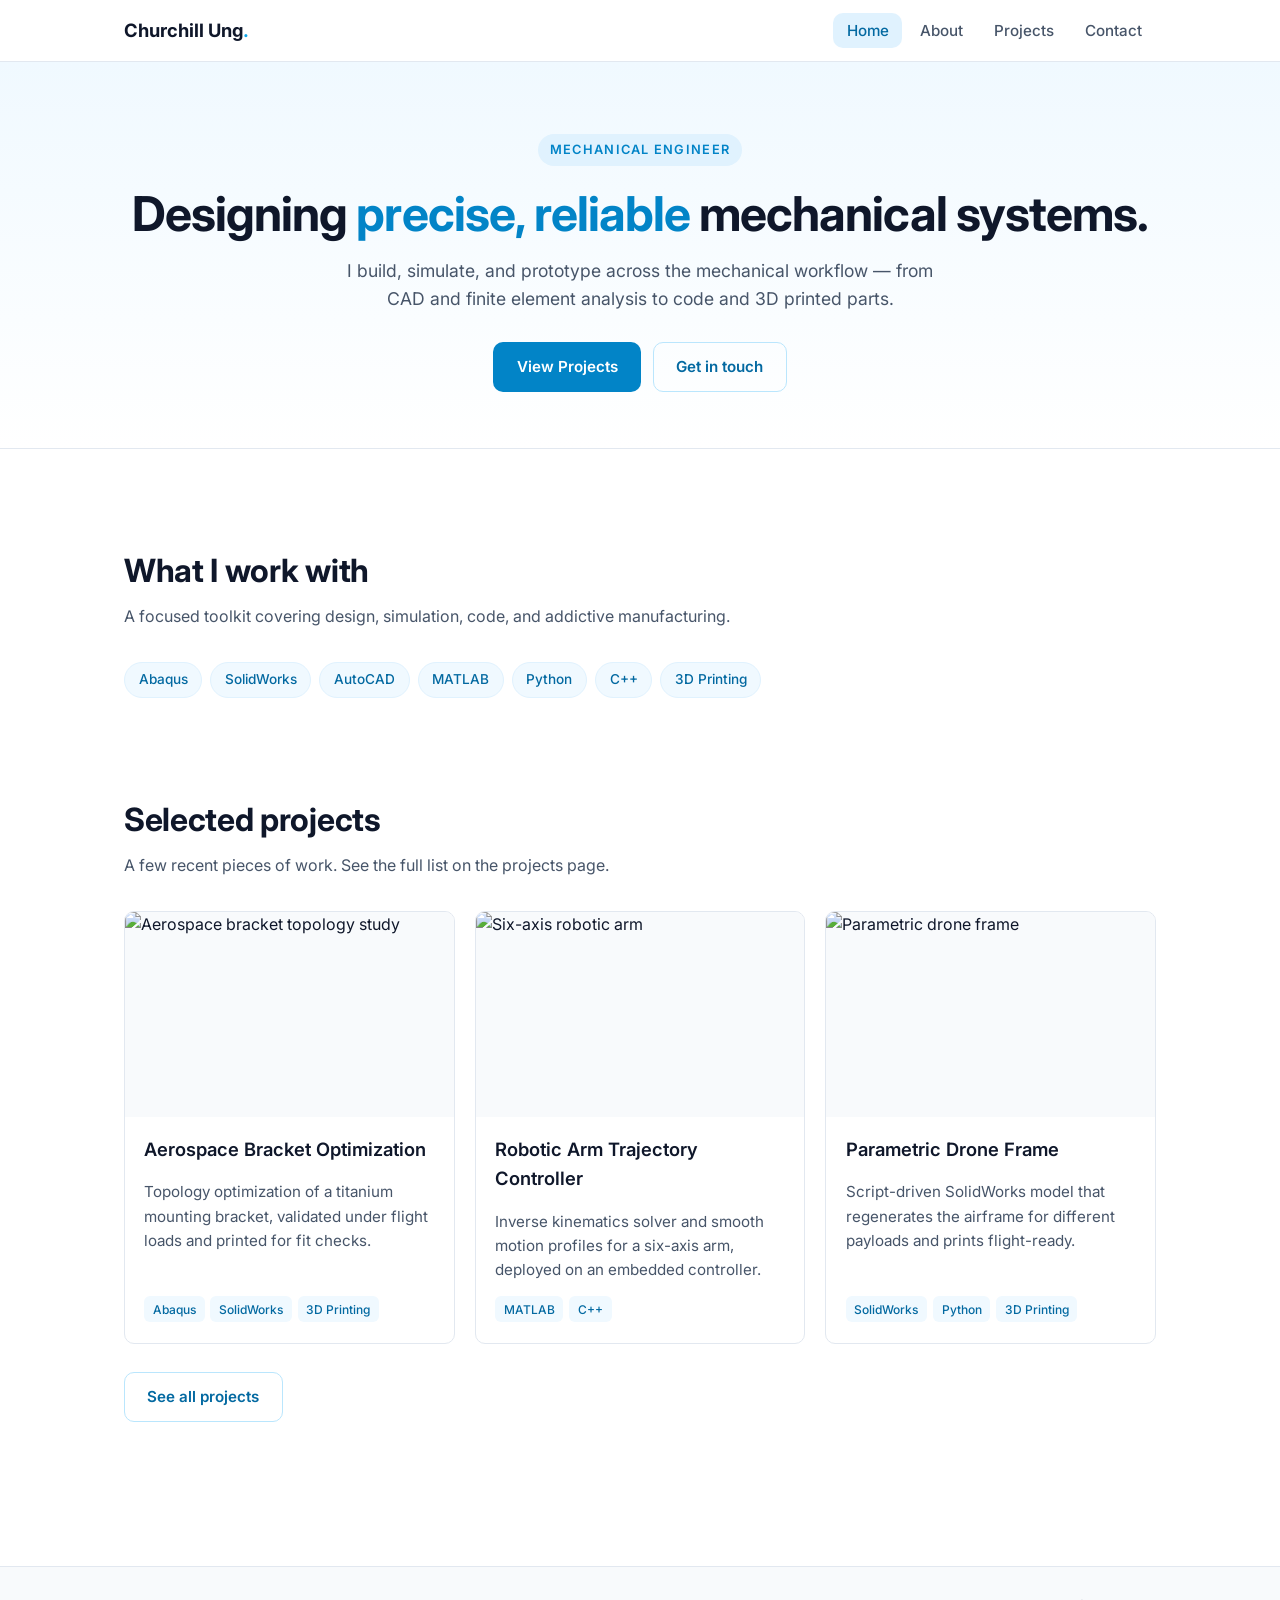
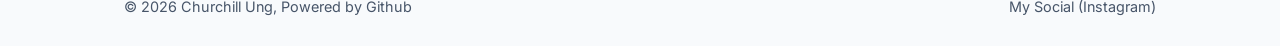
==== index.html @ 8ed286bb "amended header and footer" ====
<!DOCTYPE html>
<html lang="en">
  <head>
    <meta charset="UTF-8" />
    <meta name="viewport" content="width=device-width, initial-scale=1.0" />
    <title>Churchill Ung — Design, Simulation, Coding</title>
    <meta name="description" content="Portfolio of Churchill Ung, a mechanical engineer working across simulation, CAD, code, and fabrication." />
    <link rel="icon" type="image/svg+xml" href="/favicon.svg" />
    <link rel="preconnect" href="https://fonts.googleapis.com">
    <link rel="preconnect" href="https://fonts.gstatic.com" crossorigin>
    <link href="https://fonts.googleapis.com/css2?family=Inter:wght@400;500;600;700&display=swap" rel="stylesheet">
    <link rel="stylesheet" href="styles.css" />
  </head>
  <body>
    <nav class="nav">
      <div class="nav-inner">
        <a href="/" class="brand">Churchill Ung<span class="dot">.</span></a>
        <ul class="nav-links">
          <li><a href="/" class="active">Home</a></li>
          <li><a href="/about.html">About</a></li>
          <li><a href="/projects.html">Projects</a></li>
          <li><a href="/contact.html">Contact</a></li>
        </ul>
      </div>
    </nav>

    <header class="hero">
      <div class="hero-inner">
        <span class="eyebrow">Mechanical Engineer</span>
        <h1>Designing <span class="accent">precise, reliable</span> mechanical systems.</h1>
        <p class="lead">
          I build, simulate, and prototype across the mechanical workflow — from CAD and finite element analysis to code and 3D printed parts.
        </p>
        <div class="cta-row">
          <a href="/projects.html" class="btn btn-primary">View Projects</a>
          <a href="/contact.html" class="btn btn-ghost">Get in touch</a>
        </div>
      </div>
    </header>

    <main class="container">
      <section class="block">
        <h2>What I work with</h2>
        <p class="section-sub">A focused toolkit covering design, simulation, code, and addictive manufacturing.</p>
        <div class="chips">
          <span class="chip">Abaqus</span>
          <span class="chip">SolidWorks</span>
          <span class="chip">AutoCAD</span>
          <span class="chip">MATLAB</span>
          <span class="chip">Python</span>
          <span class="chip">C++</span>
          <span class="chip">3D Printing</span>
        </div>
      </section>

      <section class="block">
        <h2>Selected projects</h2>
        <p class="section-sub">A few recent pieces of work. See the full list on the projects page.</p>
        <div class="grid">
          <article class="card">
            <div class="card-image"><img src="/public-img/project-bracket.png" alt="Aerospace bracket topology study" /></div>
            <div class="card-body">
              <h3>Aerospace Bracket Optimization</h3>
              <p>Topology optimization of a titanium mounting bracket, validated under flight loads and printed for fit checks.</p>
              <div class="tags"><span class="tag">Abaqus</span><span class="tag">SolidWorks</span><span class="tag">3D Printing</span></div>
            </div>
          </article>
          <article class="card">
            <div class="card-image"><img src="/public-img/project-robot.png" alt="Six-axis robotic arm" /></div>
            <div class="card-body">
              <h3>Robotic Arm Trajectory Controller</h3>
              <p>Inverse kinematics solver and smooth motion profiles for a six-axis arm, deployed on an embedded controller.</p>
              <div class="tags"><span class="tag">MATLAB</span><span class="tag">C++</span></div>
            </div>
          </article>
          <article class="card">
            <div class="card-image"><img src="/public-img/project-drone.png" alt="Parametric drone frame" /></div>
            <div class="card-body">
              <h3>Parametric Drone Frame</h3>
              <p>Script-driven SolidWorks model that regenerates the airframe for different payloads and prints flight-ready.</p>
              <div class="tags"><span class="tag">SolidWorks</span><span class="tag">Python</span><span class="tag">3D Printing</span></div>
            </div>
          </article>
        </div>
        <div style="margin-top: 1.75rem;">
          <a href="/projects.html" class="btn btn-ghost">See all projects</a>
        </div>
      </section>
    </main>

    <footer>
      <div class="footer-inner">
        <span>&copy; 2026 Churchill Ung, Powered by Github</span>
        <a href="https://www.instagram.com/cr_chill">My Social (Instagram)</a>
      </div>
    </footer>
  </body>
</html>
---- styles.css ----
:root {
  --sky-50: #f0f9ff;
  --sky-100: #e0f2fe;
  --sky-200: #bae6fd;
  --sky-300: #7dd3fc;
  --sky-400: #38bdf8;
  --sky-500: #0ea5e9;
  --sky-600: #0284c7;
  --sky-700: #0369a1;
  --ink: #0f172a;
  --muted: #475569;
  --line: #e2e8f0;
  --bg: #ffffff;
  --soft: #f8fafc;
  --radius: 10px;
  --maxw: 1080px;
}

* {
  box-sizing: border-box;
  margin: 0;
  padding: 0;
}

html {
  scroll-behavior: smooth;
}

body {
  font-family: 'Inter', -apple-system, BlinkMacSystemFont, 'Segoe UI', Roboto, sans-serif;
  color: var(--ink);
  background: var(--bg);
  line-height: 1.6;
  -webkit-font-smoothing: antialiased;
}

a {
  color: var(--sky-600);
  text-decoration: none;
}

a:hover {
  color: var(--sky-700);
  text-decoration: underline;
}

img {
  max-width: 100%;
  display: block;
}

/* Navigation */
.nav {
  background: var(--bg);
  border-bottom: 1px solid var(--line);
  position: sticky;
  top: 0;
  z-index: 50;
}

.nav-inner {
  max-width: var(--maxw);
  margin: 0 auto;
  padding: 1rem 1.5rem;
  display: flex;
  flex-wrap: wrap;
  gap: 1rem;
  align-items: center;
  justify-content: space-between;
}

.brand {
  font-weight: 700;
  font-size: 1.15rem;
  color: var(--ink);
}

.brand:hover {
  text-decoration: none;
  color: var(--sky-600);
}

.brand .dot {
  color: var(--sky-500);
}

.nav-links {
  display: flex;
  flex-wrap: wrap;
  gap: 0.25rem;
  list-style: none;
}

.nav-links a {
  color: var(--muted);
  padding: 0.5rem 0.85rem;
  border-radius: var(--radius);
  font-weight: 500;
  font-size: 0.95rem;
  transition: background 0.15s, color 0.15s;
}

.nav-links a:hover {
  background: var(--sky-50);
  color: var(--sky-700);
  text-decoration: none;
}

.nav-links a.active {
  background: var(--sky-100);
  color: var(--sky-700);
}

/* Page container */
.container {
  max-width: var(--maxw);
  margin: 0 auto;
  padding: 3rem 1.5rem;
}

.container.narrow {
  max-width: 760px;
}

/* Hero */
.hero {
  background: linear-gradient(180deg, var(--sky-50) 0%, var(--bg) 100%);
  border-bottom: 1px solid var(--line);
}

.hero-inner {
  max-width: var(--maxw);
  margin: 0 auto;
  padding: 4.5rem 1.5rem 3.5rem;
  text-align: center;
}

.eyebrow {
  display: inline-block;
  font-size: 0.8rem;
  font-weight: 600;
  letter-spacing: 0.1em;
  text-transform: uppercase;
  color: var(--sky-600);
  background: var(--sky-100);
  padding: 0.35rem 0.75rem;
  border-radius: 999px;
  margin-bottom: 1.25rem;
}

h1 {
  font-size: clamp(2rem, 5vw, 3rem);
  line-height: 1.15;
  font-weight: 700;
  margin-bottom: 1rem;
  letter-spacing: -0.02em;
}

h1 .accent {
  color: var(--sky-600);
}

.lead {
  font-size: 1.1rem;
  color: var(--muted);
  max-width: 620px;
  margin: 0 auto 1.75rem;
}

.cta-row {
  display: flex;
  gap: 0.75rem;
  justify-content: center;
  flex-wrap: wrap;
}

.btn {
  display: inline-block;
  padding: 0.75rem 1.4rem;
  border-radius: var(--radius);
  font-weight: 600;
  font-size: 0.95rem;
  border: 1px solid transparent;
  transition: background 0.15s, color 0.15s, border-color 0.15s, transform 0.1s;
}

.btn:hover {
  text-decoration: none;
  transform: translateY(-1px);
}

.btn-primary {
  background: var(--sky-600);
  color: #fff;
}

.btn-primary:hover {
  background: var(--sky-700);
  color: #fff;
}

.btn-ghost {
  background: transparent;
  color: var(--sky-700);
  border-color: var(--sky-200);
}

.btn-ghost:hover {
  background: var(--sky-50);
  color: var(--sky-700);
}

/* Sections */
section.block {
  padding: 3rem 0;
}

h2 {
  font-size: clamp(1.5rem, 3.5vw, 2rem);
  font-weight: 700;
  letter-spacing: -0.01em;
  margin-bottom: 0.5rem;
}

h3 {
  font-size: 1.15rem;
  font-weight: 600;
  margin-bottom: 0.4rem;
}

.section-sub {
  color: var(--muted);
  margin-bottom: 2rem;
}

/* Skill chips */
.chips {
  display: flex;
  flex-wrap: wrap;
  gap: 0.5rem;
}

.chip {
  background: var(--sky-50);
  color: var(--sky-700);
  border: 1px solid var(--sky-100);
  padding: 0.4rem 0.85rem;
  border-radius: 999px;
  font-size: 0.85rem;
  font-weight: 500;
}

/* Grid of cards */
.grid {
  display: grid;
  grid-template-columns: repeat(auto-fill, minmax(280px, 1fr));
  gap: 1.25rem;
}

.card {
  background: var(--bg);
  border: 1px solid var(--line);
  border-radius: var(--radius);
  overflow: hidden;
  transition: border-color 0.15s, box-shadow 0.15s, transform 0.15s;
  display: flex;
  flex-direction: column;
}

.card:hover {
  border-color: var(--sky-300);
  box-shadow: 0 6px 20px -8px rgba(14, 165, 233, 0.25);
  transform: translateY(-2px);
}

.card-image {
  aspect-ratio: 16 / 10;
  background: var(--soft);
  overflow: hidden;
}

.card-image img {
  width: 100%;
  height: 100%;
  object-fit: cover;
}

.card-body {
  padding: 1.1rem 1.2rem 1.3rem;
  display: flex;
  flex-direction: column;
  gap: 0.6rem;
  flex: 1;
}

.card-body p {
  color: var(--muted);
  font-size: 0.95rem;
  flex: 1;
}

.tags {
  display: flex;
  flex-wrap: wrap;
  gap: 0.35rem;
  margin-top: 0.25rem;
}

.tag {
  background: var(--sky-50);
  color: var(--sky-700);
  font-size: 0.75rem;
  font-weight: 500;
  padding: 0.2rem 0.55rem;
  border-radius: 6px;
}

/* About page */
.about-block p {
  margin-bottom: 1rem;
  color: var(--muted);
  font-size: 1.05rem;
}

.about-block p strong {
  color: var(--ink);
}

.toolkit {
  display: grid;
  grid-template-columns: repeat(auto-fit, minmax(220px, 1fr));
  gap: 1rem;
  margin-top: 1.5rem;
}

.tool-card {
  border: 1px solid var(--line);
  border-radius: var(--radius);
  padding: 1.1rem 1.2rem;
  background: var(--soft);
}

.tool-card h4 {
  font-size: 0.85rem;
  text-transform: uppercase;
  letter-spacing: 0.08em;
  color: var(--sky-600);
  margin-bottom: 0.5rem;
}

.tool-card ul {
  list-style: none;
  display: flex;
  flex-direction: column;
  gap: 0.25rem;
}

.tool-card li {
  color: var(--ink);
  font-weight: 500;
  font-size: 0.95rem;
}

/* Contact page */
form {
  display: flex;
  flex-direction: column;
  gap: 1rem;
  margin-top: 1.5rem;
}

label {
  font-size: 0.9rem;
  font-weight: 600;
  color: var(--ink);
  margin-bottom: 0.4rem;
  display: block;
}

input,
textarea {
  width: 100%;
  padding: 0.7rem 0.85rem;
  border: 1px solid var(--line);
  border-radius: var(--radius);
  font: inherit;
  background: var(--bg);
  color: var(--ink);
  transition: border-color 0.15s, box-shadow 0.15s;
}

input:focus,
textarea:focus {
  outline: none;
  border-color: var(--sky-400);
  box-shadow: 0 0 0 3px var(--sky-100);
}

textarea {
  min-height: 140px;
  resize: vertical;
}

button[type="submit"] {
  align-self: flex-start;
  cursor: pointer;
  font-family: inherit;
}

.contact-list {
  display: grid;
  gap: 0.75rem;
  margin-top: 1.5rem;
}

.contact-item {
  display: flex;
  justify-content: space-between;
  flex-wrap: wrap;
  gap: 0.5rem;
  padding: 1rem 1.2rem;
  border: 1px solid var(--line);
  border-radius: var(--radius);
  background: var(--soft);
}

.contact-item span:first-child {
  font-weight: 600;
  color: var(--ink);
}

/* Footer */
footer {
  border-top: 1px solid var(--line);
  background: var(--soft);
  margin-top: 3rem;
}

.footer-inner {
  max-width: var(--maxw);
  margin: 0 auto;
  padding: 1.75rem 1.5rem;
  display: flex;
  justify-content: space-between;
  flex-wrap: wrap;
  gap: 0.5rem;
  color: var(--muted);
  font-size: 0.9rem;
}

.footer-inner a {
  color: var(--muted);
}

.footer-inner a:hover {
  color: var(--sky-600);
}

/* Mobile */
@media (max-width: 600px) {
  .nav-inner {
    padding: 0.75rem 1rem;
  }
  .nav-links a {
    padding: 0.4rem 0.6rem;
    font-size: 0.9rem;
  }
  .container {
    padding: 2rem 1.25rem;
  }
  .hero-inner {
    padding: 3rem 1.25rem 2.5rem;
  }
  .footer-inner {
    flex-direction: column;
    text-align: center;
  }
}
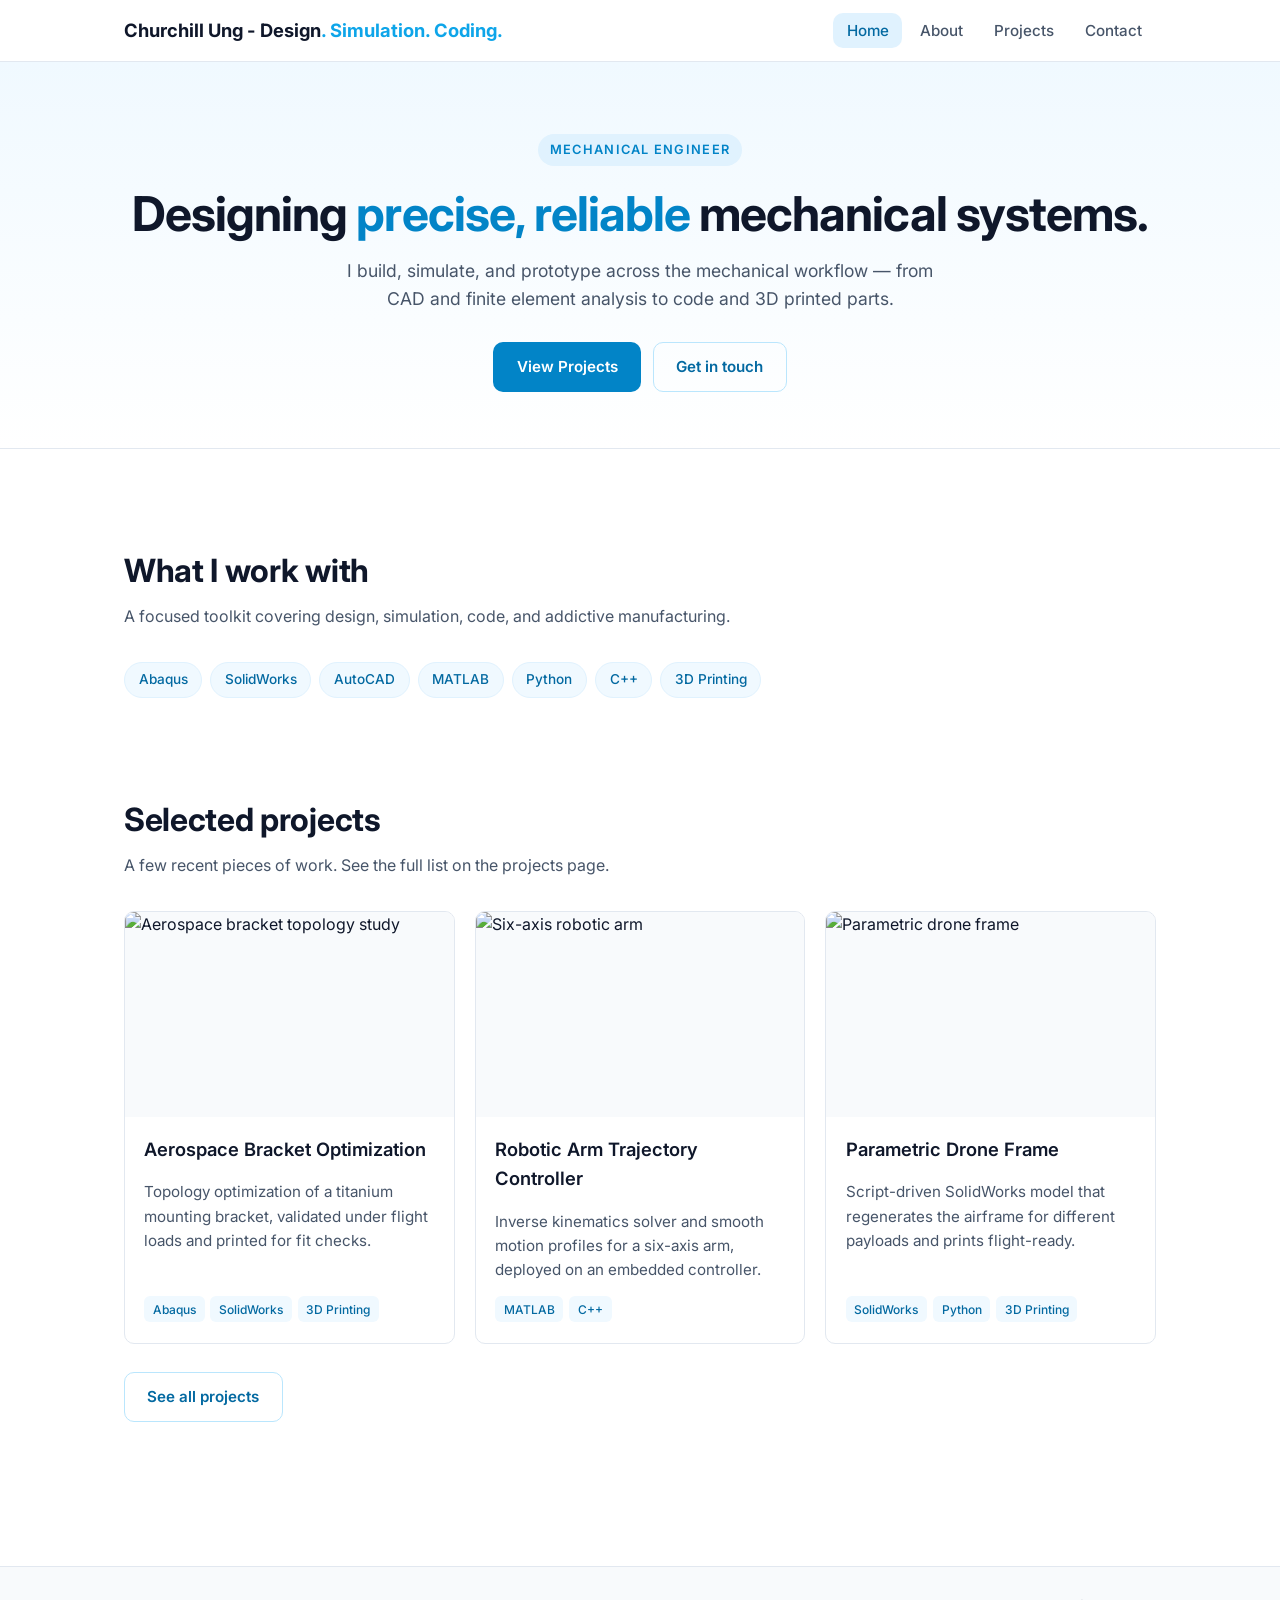
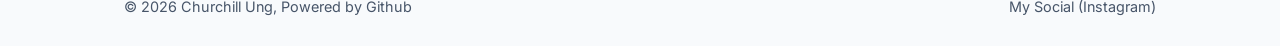
==== commit 8013dec2: "changed header of each web page" ====
--- a/index.html
+++ b/index.html
@@ -14,7 +14,7 @@
   <body>
     <nav class="nav">
       <div class="nav-inner">
-        <a href="/" class="brand">Churchill Ung<span class="dot">.</span></a>
+        <a href="/" class="brand">Churchill Ung - Design<span class="dot">. Simulation<span class="dot">. Coding<span class="dot">.</span></a>
         <ul class="nav-links">
           <li><a href="/" class="active">Home</a></li>
           <li><a href="/about.html">About</a></li>
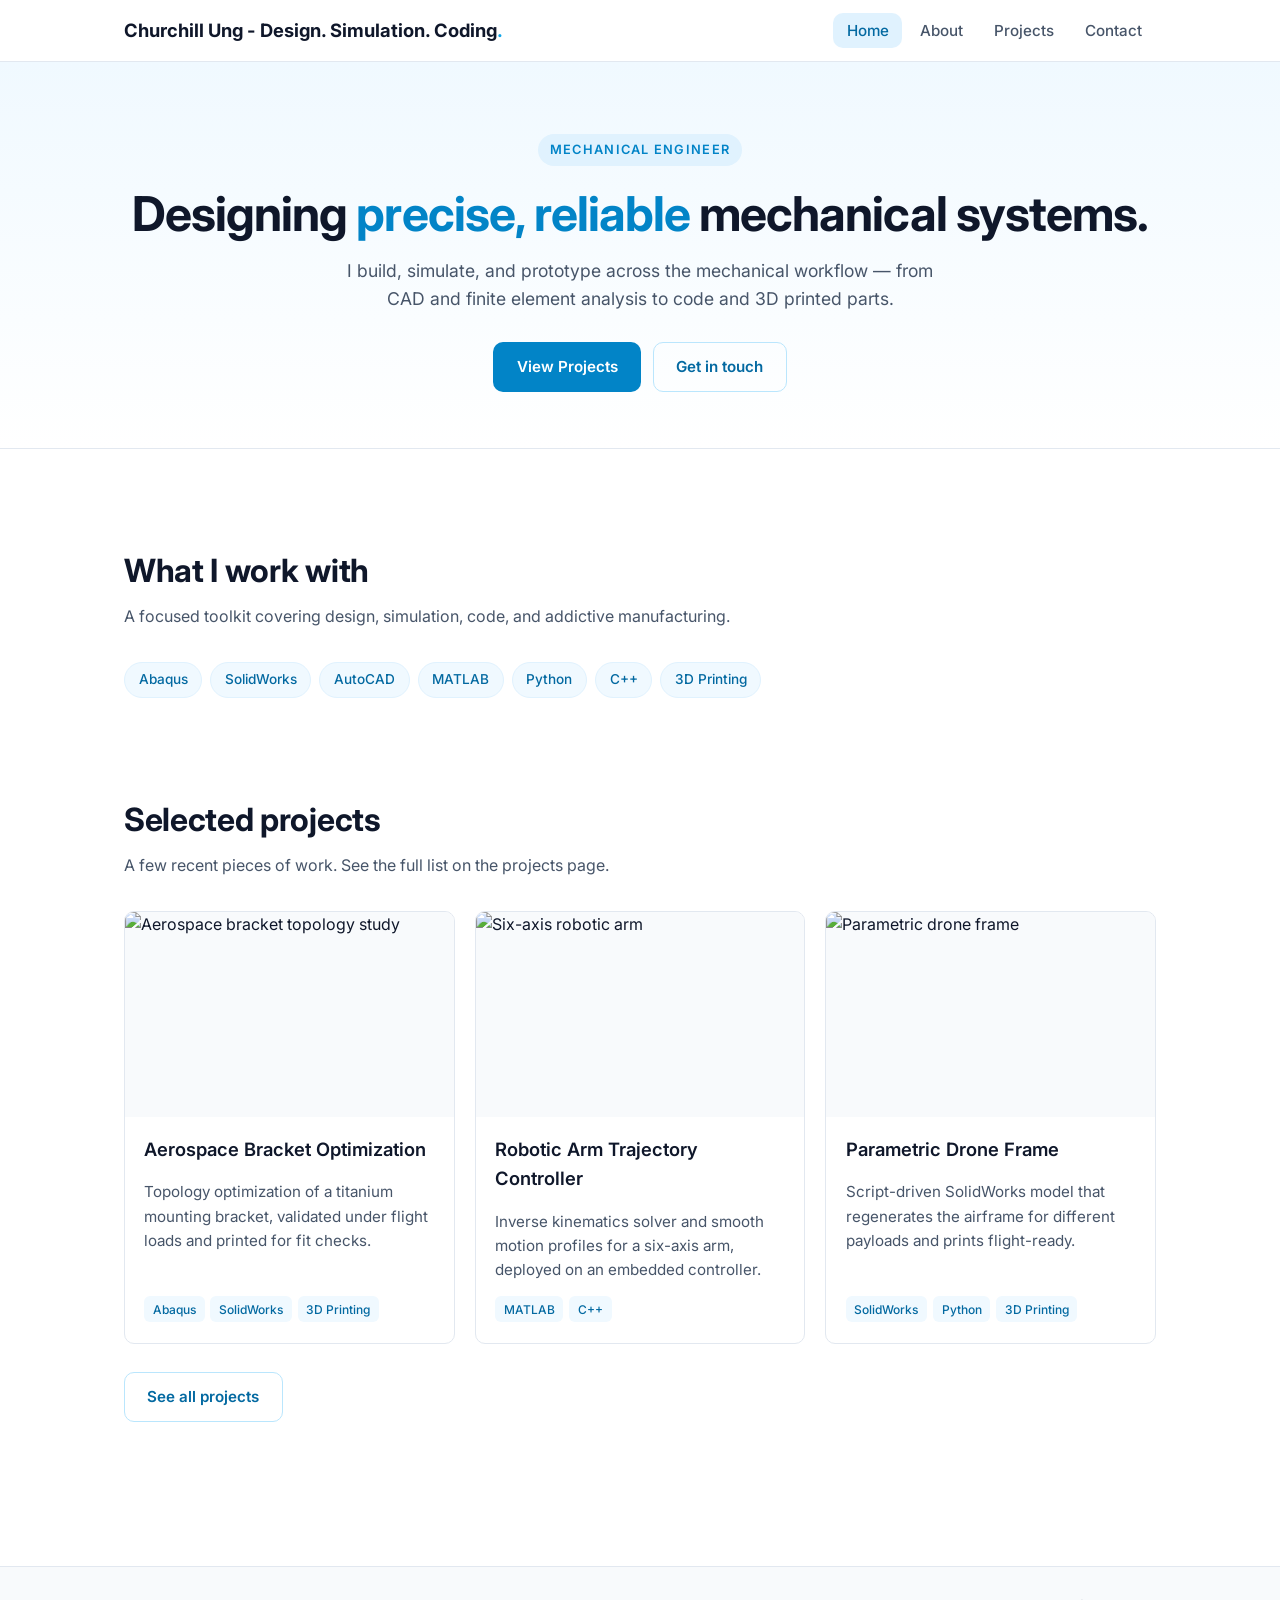
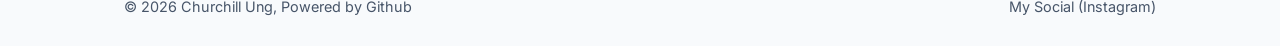
==== commit b6711c6d: "amendment on minor personal details" ====
--- a/index.html
+++ b/index.html
@@ -14,7 +14,7 @@
   <body>
     <nav class="nav">
       <div class="nav-inner">
-        <a href="/" class="brand">Churchill Ung - Design<span class="dot">. Simulation<span class="dot">. Coding<span class="dot">.</span></a>
+        <a href="/" class="brand">Churchill Ung - Design. Simulation. Coding<span class="dot">.</span></a>
         <ul class="nav-links">
           <li><a href="/" class="active">Home</a></li>
           <li><a href="/about.html">About</a></li>
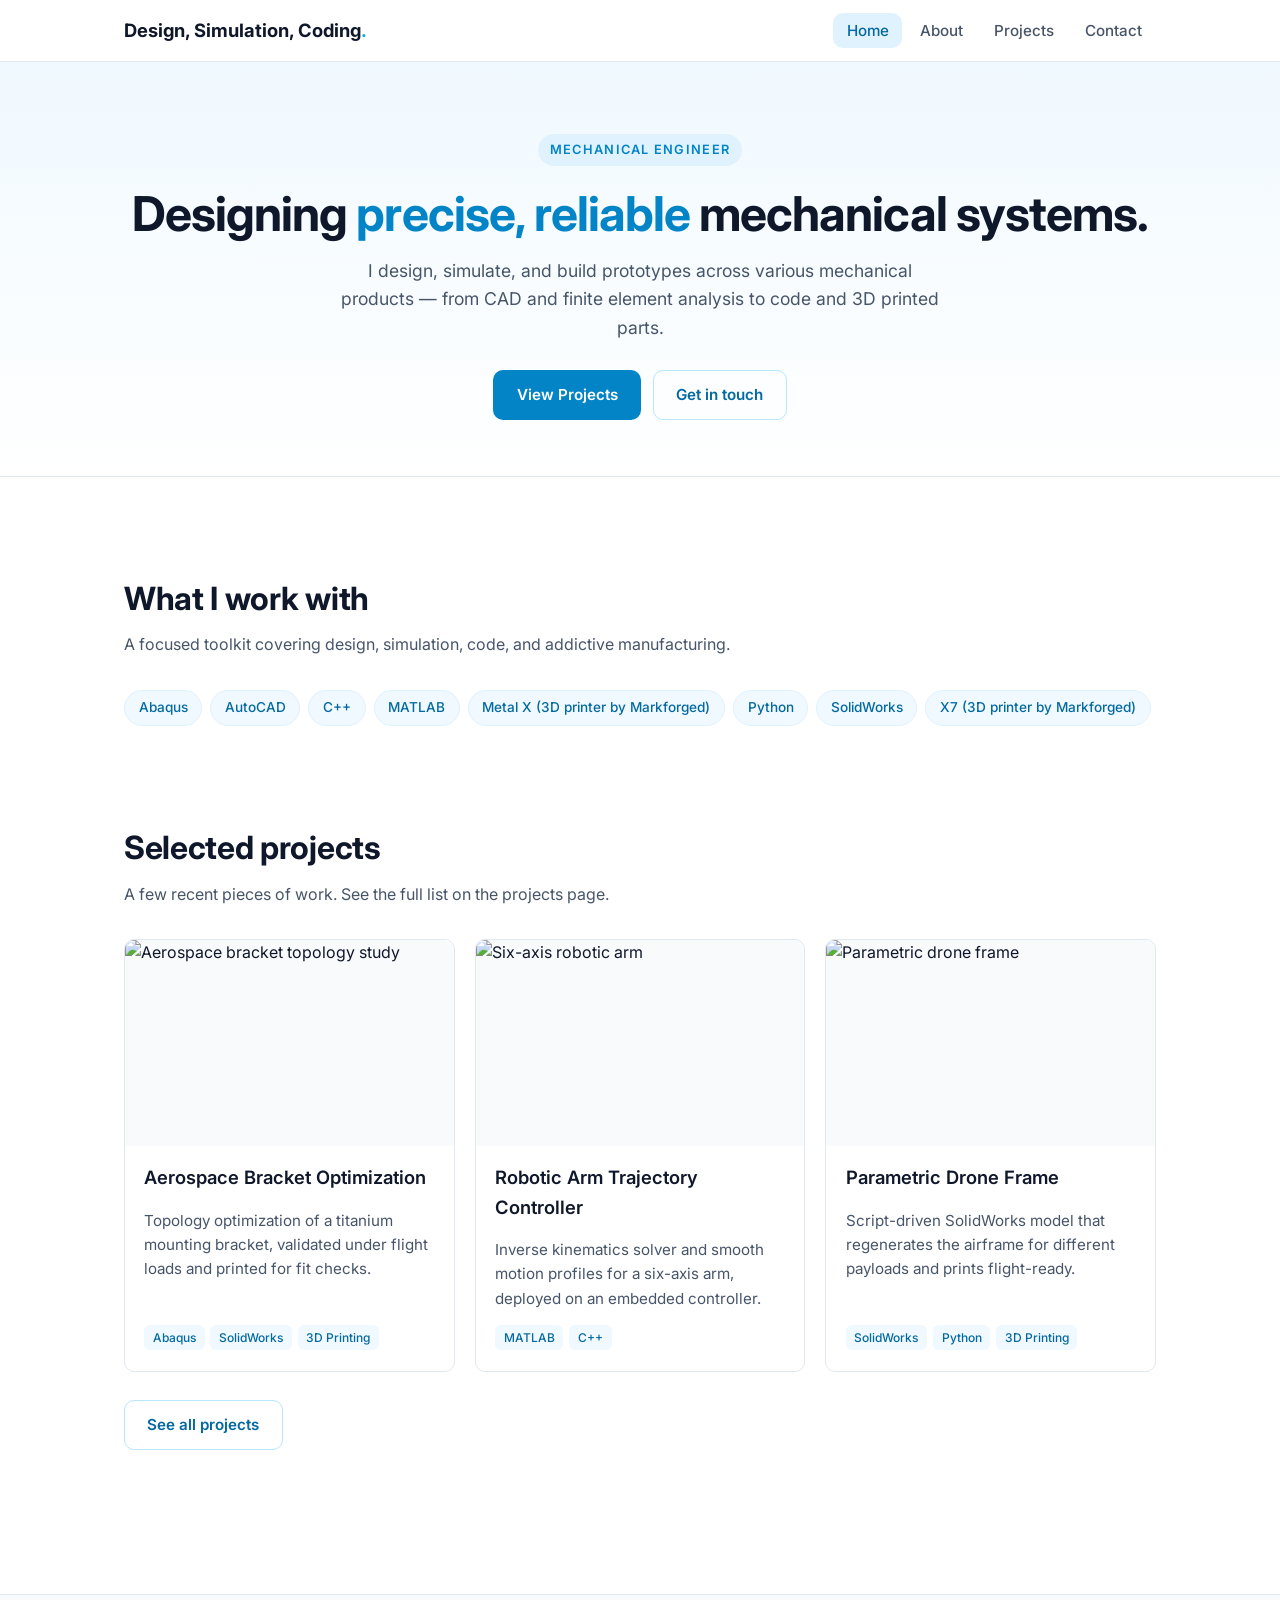
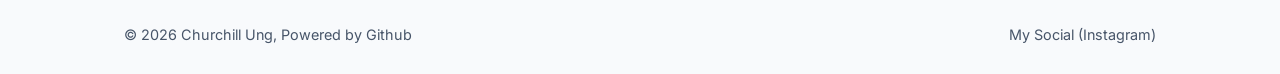
==== commit bcf3f366: "update details" ====
--- a/index.html
+++ b/index.html
@@ -3,9 +3,9 @@
   <head>
     <meta charset="UTF-8" />
     <meta name="viewport" content="width=device-width, initial-scale=1.0" />
-    <title>Churchill Ung — Design, Simulation, Coding</title>
+    <title>Design, Simulation, Coding</title>
     <meta name="description" content="Portfolio of Churchill Ung, a mechanical engineer working across simulation, CAD, code, and fabrication." />
-    <link rel="icon" type="image/svg+xml" href="/favicon.svg" />
+    <link rel="icon" type="image/jpeg" href="/public-img/small-icon-selfie.jpg" />
     <link rel="preconnect" href="https://fonts.googleapis.com">
     <link rel="preconnect" href="https://fonts.gstatic.com" crossorigin>
     <link href="https://fonts.googleapis.com/css2?family=Inter:wght@400;500;600;700&display=swap" rel="stylesheet">
@@ -14,7 +14,7 @@
   <body>
     <nav class="nav">
       <div class="nav-inner">
-        <a href="/" class="brand">Churchill Ung - Design. Simulation. Coding<span class="dot">.</span></a>
+        <a href="/" class="brand">Design, Simulation, Coding<span class="dot">.</span></a>
         <ul class="nav-links">
           <li><a href="/" class="active">Home</a></li>
           <li><a href="/about.html">About</a></li>
@@ -29,7 +29,7 @@
         <span class="eyebrow">Mechanical Engineer</span>
         <h1>Designing <span class="accent">precise, reliable</span> mechanical systems.</h1>
         <p class="lead">
-          I build, simulate, and prototype across the mechanical workflow — from CAD and finite element analysis to code and 3D printed parts.
+          I design, simulate, and build prototypes across various mechanical products — from CAD and finite element analysis to code and 3D printed parts.
         </p>
         <div class="cta-row">
           <a href="/projects.html" class="btn btn-primary">View Projects</a>
@@ -44,12 +44,13 @@
         <p class="section-sub">A focused toolkit covering design, simulation, code, and addictive manufacturing.</p>
         <div class="chips">
           <span class="chip">Abaqus</span>
+          <span class="chip">AutoCAD</span>
+          <span class="chip">C++</span>
+          <span class="chip">MATLAB</span>
+          <span class="chip">Metal X (3D printer by Markforged)</span>
+          <span class="chip">Python</span>
           <span class="chip">SolidWorks</span>
-          <span class="chip">AutoCAD</span>
-          <span class="chip">MATLAB</span>
-          <span class="chip">Python</span>
-          <span class="chip">C++</span>
-          <span class="chip">3D Printing</span>
+          <span class="chip">X7 (3D printer by Markforged)</span>
         </div>
       </section>
 
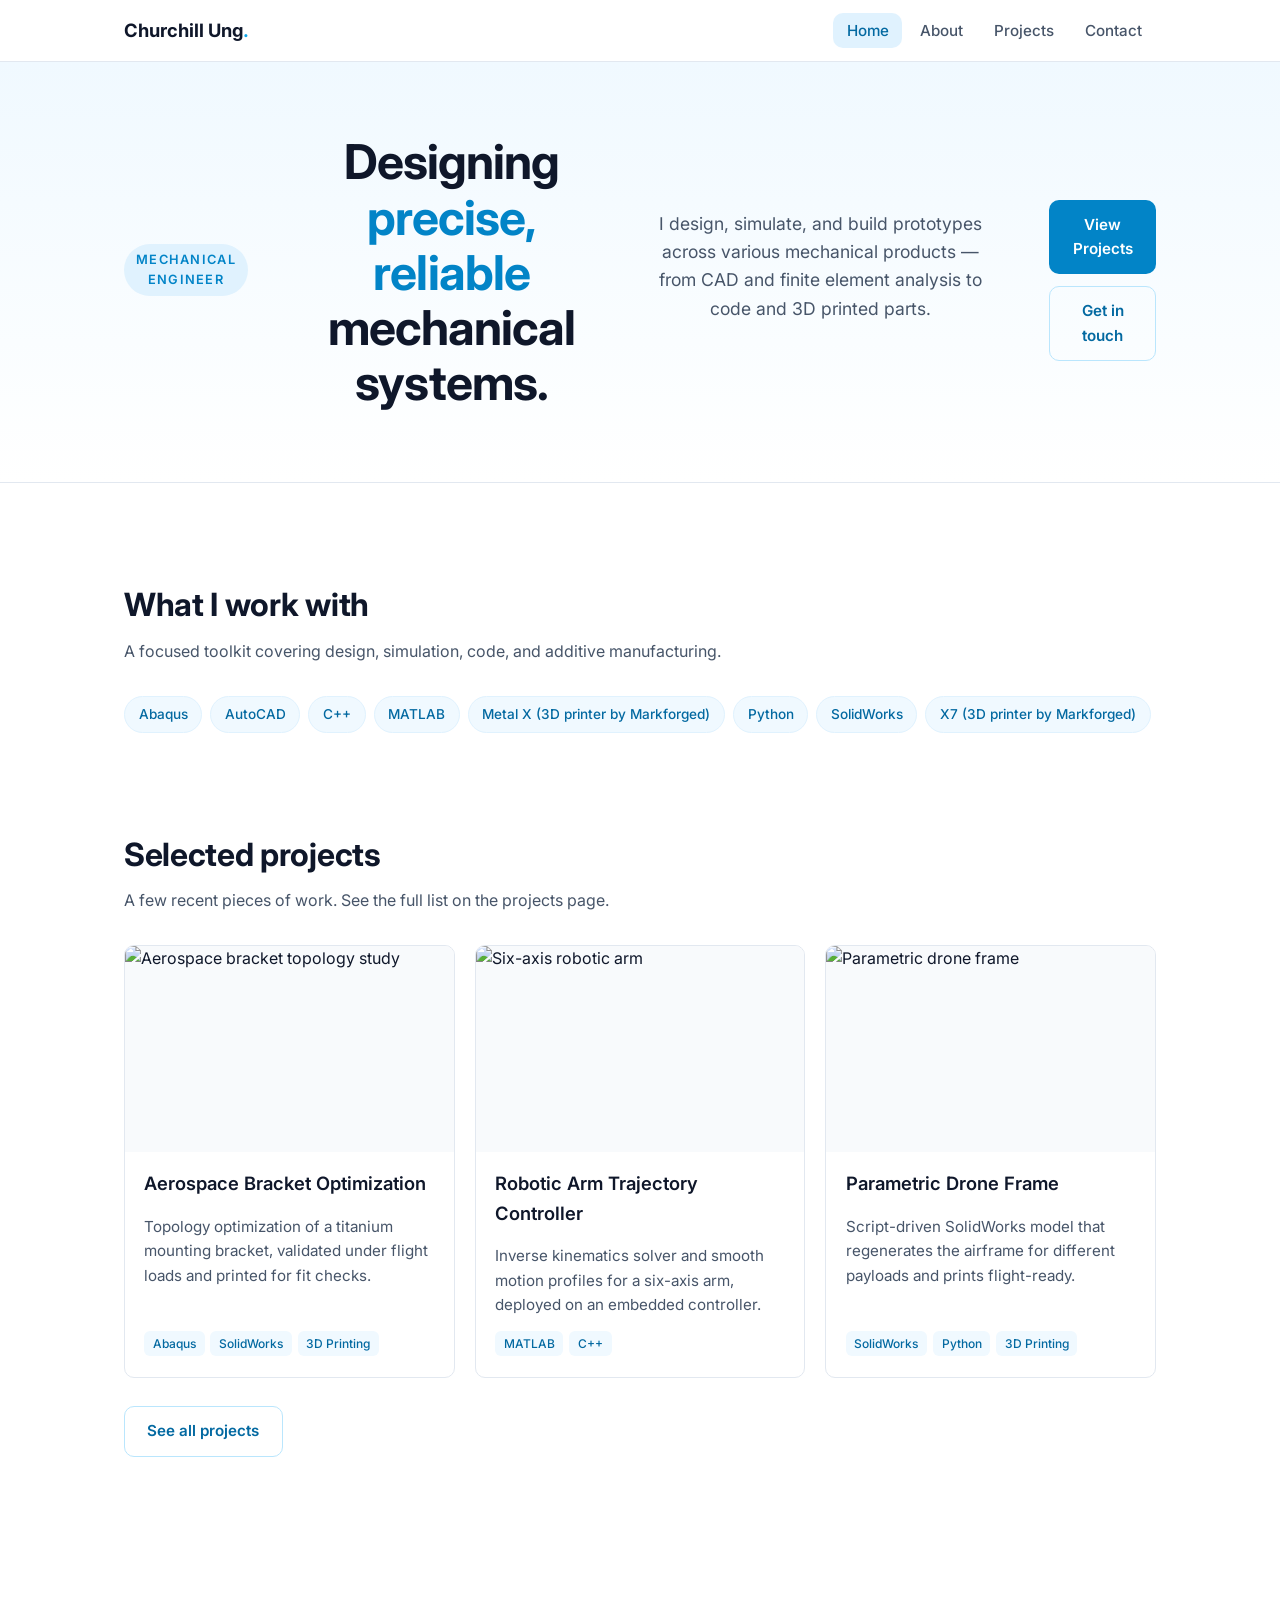
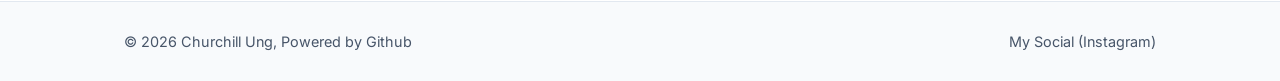
==== commit 77d36cb2: "replace imgs, added scroll animation, simplified nav" ====
--- a/index.html
+++ b/index.html
@@ -14,7 +14,7 @@
   <body>
     <nav class="nav">
       <div class="nav-inner">
-        <a href="/" class="brand">Design, Simulation, Coding<span class="dot">.</span></a>
+        <a href="/" class="brand">Churchill Ung<span class="dot">.</span></a>
         <ul class="nav-links">
           <li><a href="/" class="active">Home</a></li>
           <li><a href="/about.html">About</a></li>
@@ -41,7 +41,7 @@
     <main class="container">
       <section class="block">
         <h2>What I work with</h2>
-        <p class="section-sub">A focused toolkit covering design, simulation, code, and addictive manufacturing.</p>
+        <p class="section-sub">A focused toolkit covering design, simulation, code, and additive manufacturing.</p>
         <div class="chips">
           <span class="chip">Abaqus</span>
           <span class="chip">AutoCAD</span>
@@ -95,5 +95,20 @@
         <a href="https://www.instagram.com/cr_chill">My Social (Instagram)</a>
       </div>
     </footer>
+    <script>
+    var blocks = document.querySelectorAll('.block');
+    blocks.forEach(function(el) { el.classList.add('animate'); });
+
+    var io = new IntersectionObserver(function(entries) {
+      entries.forEach(function(e) {
+        if (e.isIntersecting) {
+          e.target.classList.add('visible');
+          io.unobserve(e.target);
+        }
+      });
+    }, { threshold: 0.1 });
+
+    blocks.forEach(function(el) { io.observe(el); });
+  </script>
   </body>
 </html>
--- a/styles.css
+++ b/styles.css
@@ -476,3 +476,109 @@
     text-align: center;
   }
 }
+/* =============================================
+   ADDITIONS — paste at the bottom of styles.css
+   ============================================= */
+
+/* --- Sky blue theme tokens --- */
+:root {
+  --sky-bg:     #EBF5FC; /* Very pale blue — for hero or card backgrounds */
+  --sky-accent: #2171B5; /* Confident mid-blue — for links and accents     */
+  --sky-rim:    #BDD7EE; /* Soft blue — for photo borders and dividers      */
+}
+
+/* --- Hero layout: text left, photo right --- */
+.hero-inner {
+  display: flex;           /* Lay children in a row                          */
+  align-items: center;     /* Vertically center text and photo                */
+  gap: 4rem;               /* 64px breathing room between text and photo      */
+}
+
+.hero-text {
+  flex: 1;                 /* Text column takes all remaining space           */
+}
+
+/* --- Profile photo in hero --- */
+.hero-photo img {
+  width: 160px;
+  height: 160px;
+  border-radius: 50%;      /* Makes the square image a circle                 */
+  object-fit: cover;       /* Fills the circle, cropping edges if needed      */
+  border: 3px solid var(--sky-rim);
+  flex-shrink: 0;          /* Photo never shrinks if the page gets narrow     */
+}
+
+/* --- Social links row in hero --- */
+.social-links {
+  display: flex;
+  gap: 1.25rem;
+  margin-top: 1.25rem;
+}
+
+.social-links a {
+  font-size: 0.875rem;
+  color: var(--sky-accent);
+  text-decoration: none;
+}
+
+.social-links a:hover {
+  text-decoration: underline;
+}
+
+/* --- About page: photo + heading side by side --- */
+.about-header {
+  display: flex;
+  align-items: center;
+  gap: 1.5rem;
+  margin-bottom: 1.75rem;
+}
+
+.about-photo {
+  width: 96px;
+  height: 96px;
+  border-radius: 50%;
+  object-fit: cover;
+  border: 2px solid var(--sky-rim);
+  flex-shrink: 0;
+}
+
+/* --- Footer social links --- */
+.footer-links {
+  display: flex;
+  gap: 1.25rem;
+}
+
+.footer-links a {
+  font-size: 0.875rem;
+  text-decoration: none;
+}
+
+.footer-links a:hover {
+  text-decoration: underline;
+}
+
+/* --- Scroll animations (progressive enhancement) --- */
+/* .animate is added by JS — if JS is off, elements stay fully visible */
+.block.animate {
+  opacity: 0;
+  transform: translateY(24px);
+  transition: opacity 0.6s ease, transform 0.6s ease;
+}
+
+.block.animate.visible {
+  opacity: 1;
+  transform: translateY(0);  /* Slides back to natural position */
+}
+
+/* --- Stack hero vertically on narrow screens --- */
+@media (max-width: 640px) {
+  .hero-inner {
+    flex-direction: column-reverse; /* Photo above text on mobile */
+    gap: 2rem;
+  }
+
+  .hero-photo img {
+    width: 110px;
+    height: 110px;
+  }
+}
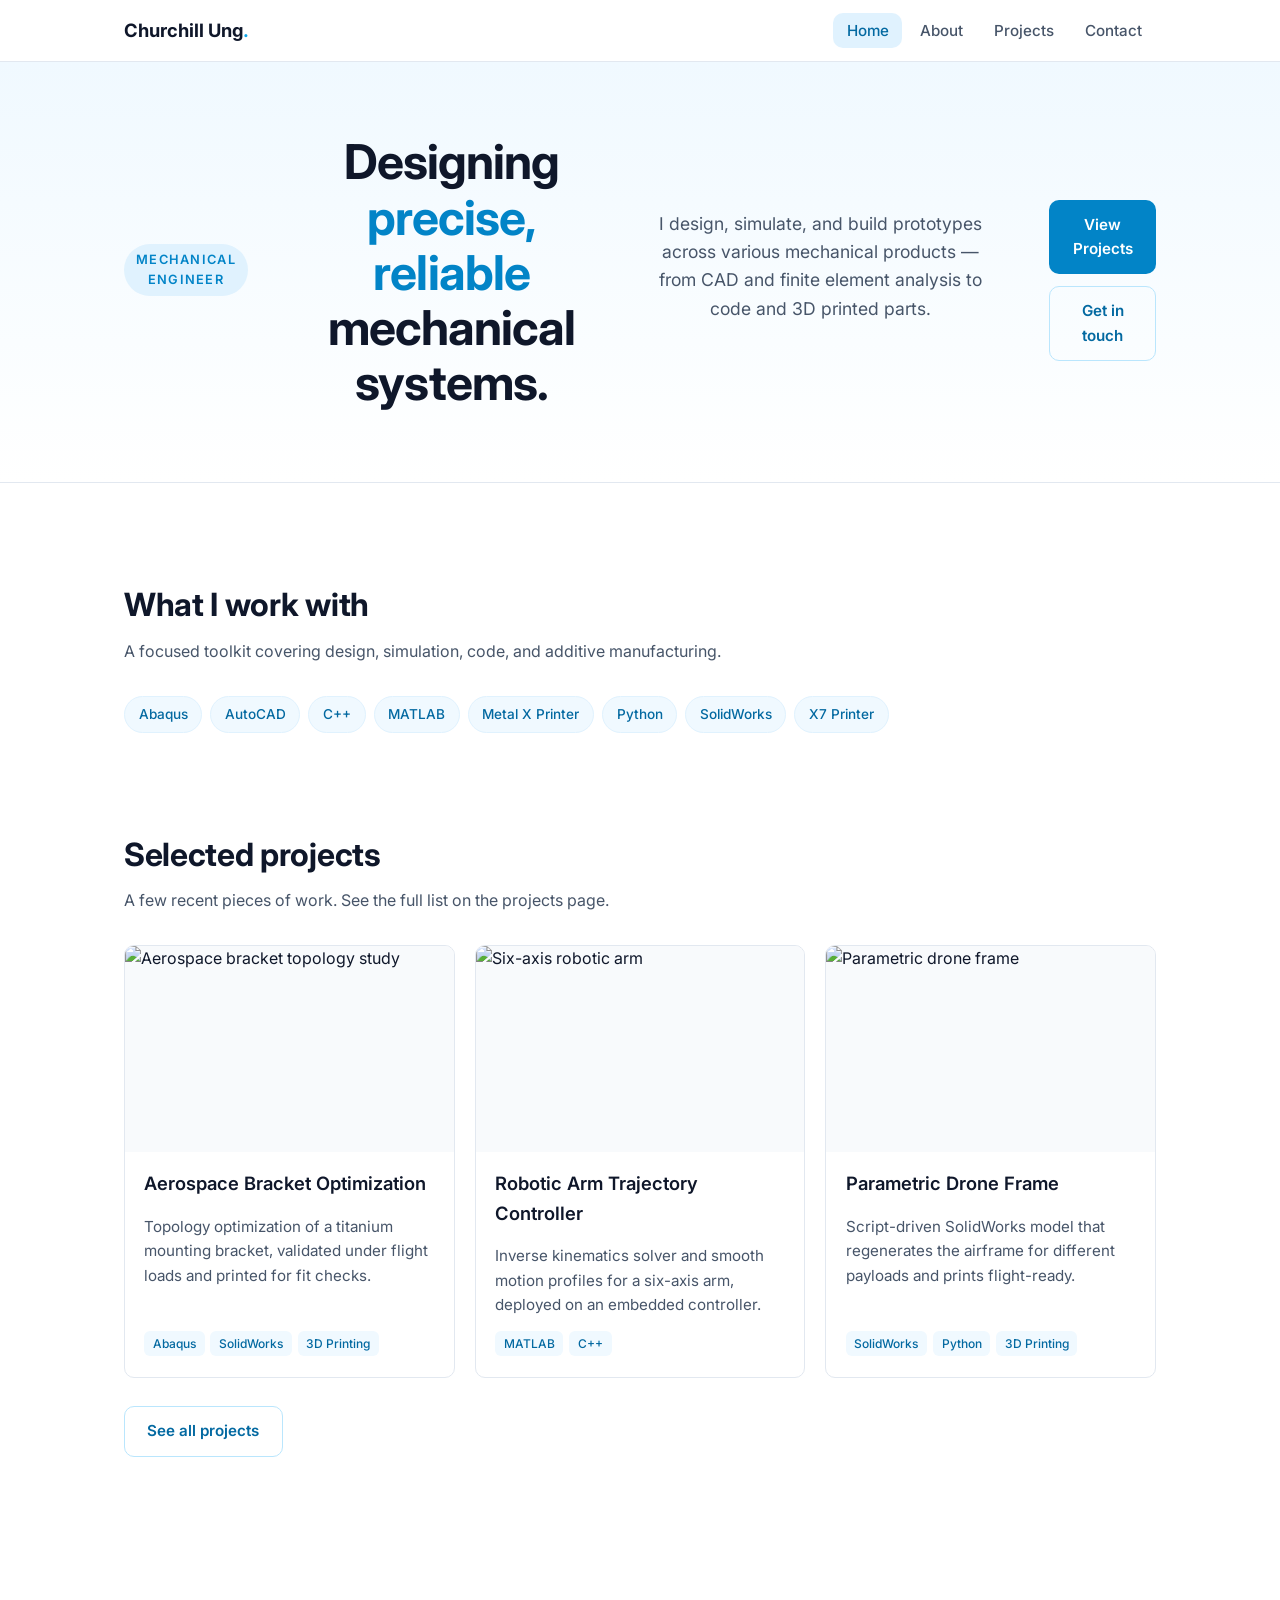
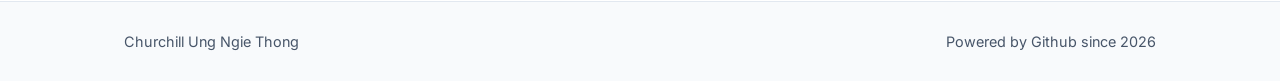
==== commit ad192d83: "missed out changes on some files previously" ====
--- a/index.html
+++ b/index.html
@@ -5,7 +5,7 @@
     <meta name="viewport" content="width=device-width, initial-scale=1.0" />
     <title>Design, Simulation, Coding</title>
     <meta name="description" content="Portfolio of Churchill Ung, a mechanical engineer working across simulation, CAD, code, and fabrication." />
-    <link rel="icon" type="image/jpeg" href="/public-img/small-icon-selfie.jpg" />
+    <link rel="icon" type="image/jpeg" href="public-img/churchill-astar-award-ceremony.jpg" />
     <link rel="preconnect" href="https://fonts.googleapis.com">
     <link rel="preconnect" href="https://fonts.gstatic.com" crossorigin>
     <link href="https://fonts.googleapis.com/css2?family=Inter:wght@400;500;600;700&display=swap" rel="stylesheet">
@@ -47,10 +47,10 @@
           <span class="chip">AutoCAD</span>
           <span class="chip">C++</span>
           <span class="chip">MATLAB</span>
-          <span class="chip">Metal X (3D printer by Markforged)</span>
+          <span class="chip">Metal X Printer</span>
           <span class="chip">Python</span>
           <span class="chip">SolidWorks</span>
-          <span class="chip">X7 (3D printer by Markforged)</span>
+          <span class="chip">X7 Printer</span>
         </div>
       </section>
 
@@ -91,8 +91,8 @@
 
     <footer>
       <div class="footer-inner">
-        <span>&copy; 2026 Churchill Ung, Powered by Github</span>
-        <a href="https://www.instagram.com/cr_chill">My Social (Instagram)</a>
+        <span>Churchill Ung Ngie Thong</span>
+        <span>Powered by Github since 2026</span>
       </div>
     </footer>
     <script>
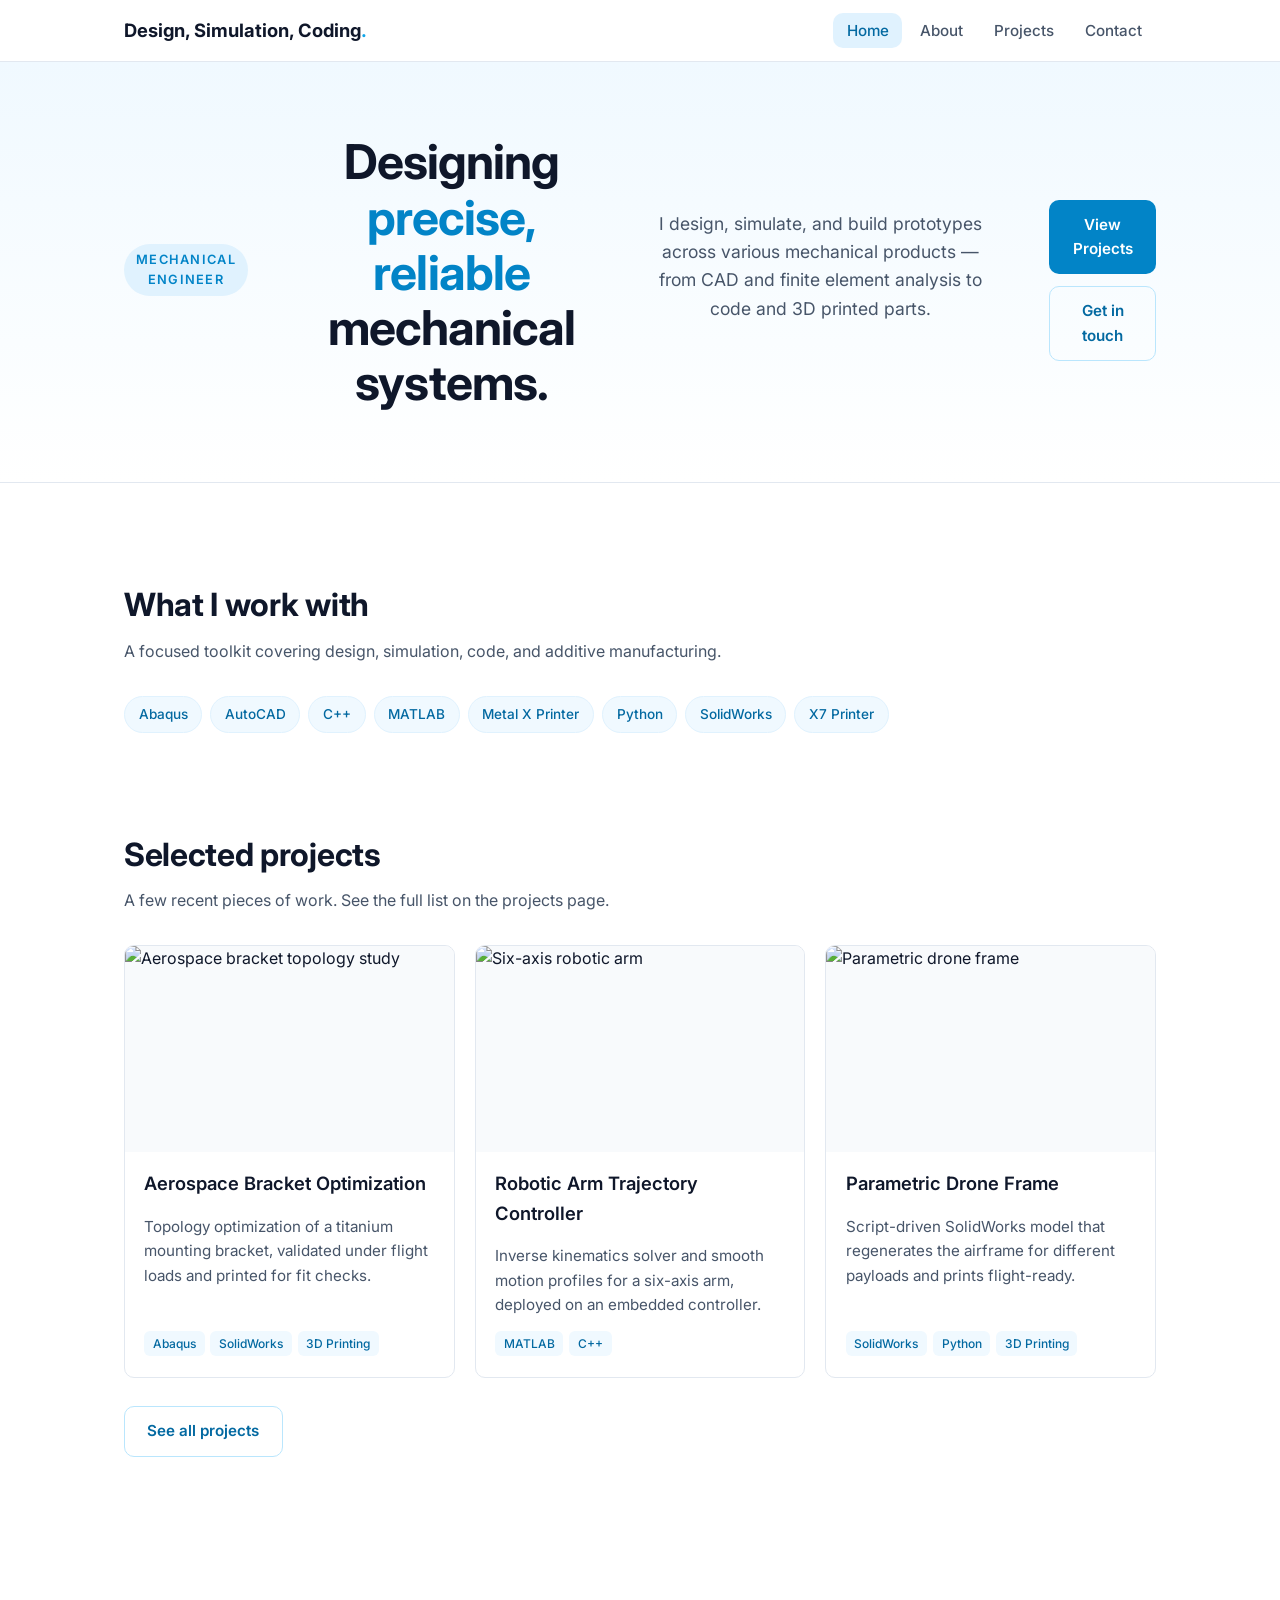
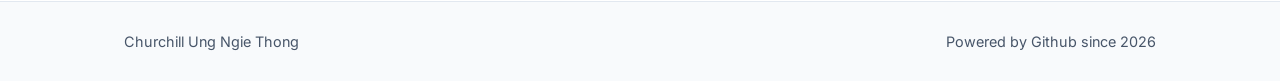
==== commit 97f69368: "amended brand for consistency" ====
--- a/index.html
+++ b/index.html
@@ -14,7 +14,7 @@
   <body>
     <nav class="nav">
       <div class="nav-inner">
-        <a href="/" class="brand">Churchill Ung<span class="dot">.</span></a>
+        <a href="/" class="brand">Design, Simulation, Coding<span class="dot">.</span></a>
         <ul class="nav-links">
           <li><a href="/" class="active">Home</a></li>
           <li><a href="/about.html">About</a></li>
